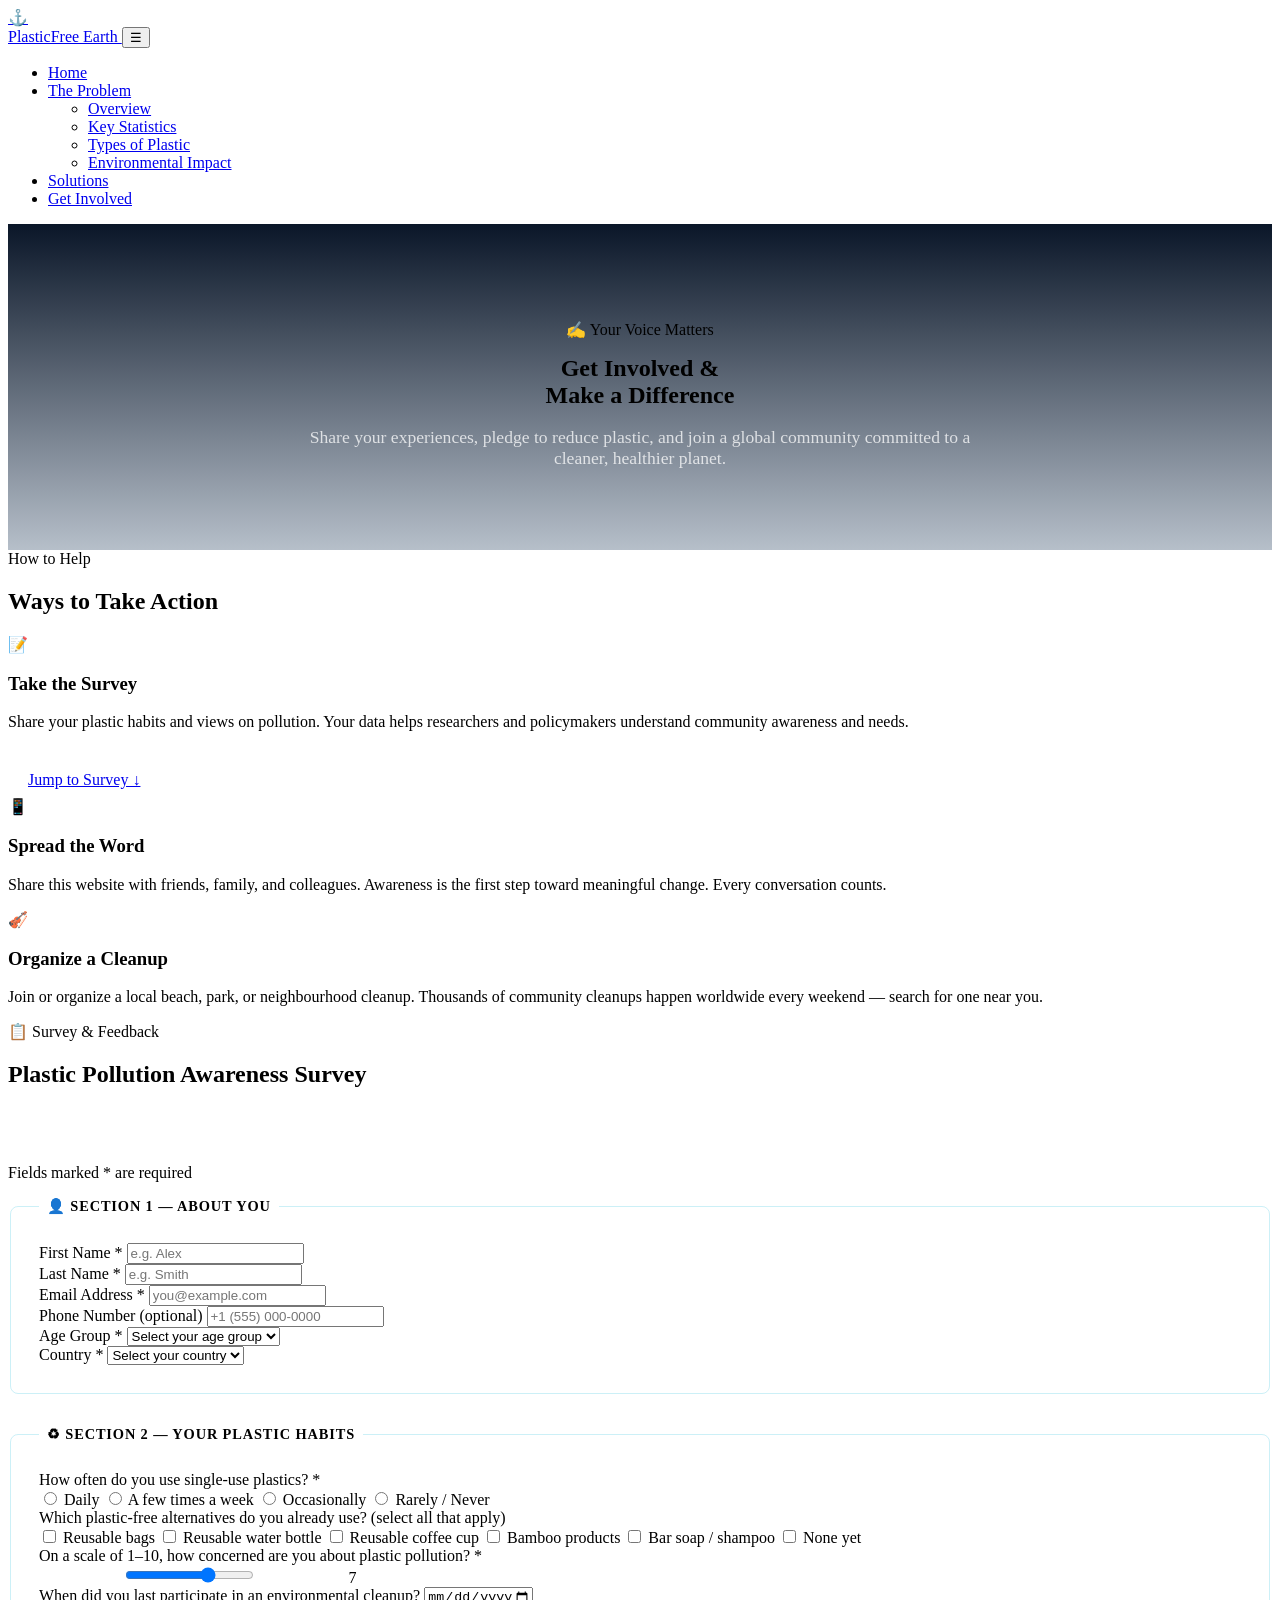
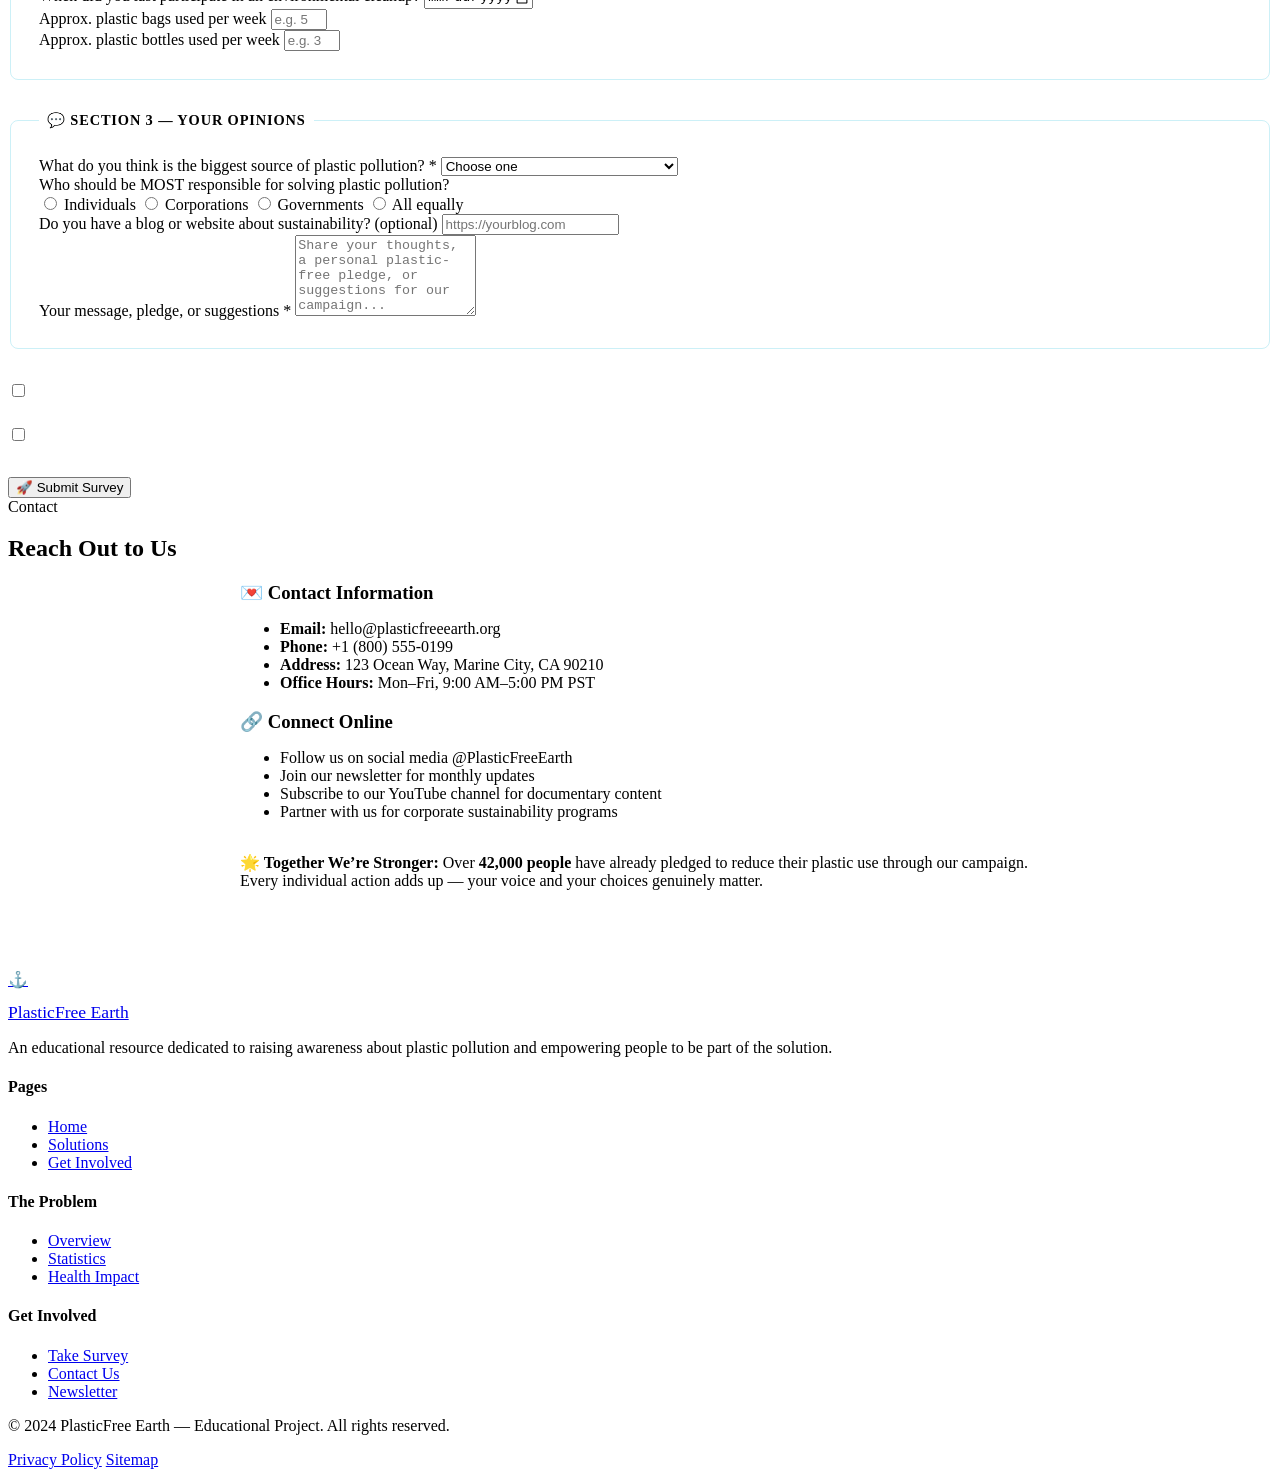
==== contact.html @ 0d7417b1 "Add website files" ====
<!DOCTYPE html>
<html lang="en">
<head>
  <meta charset="UTF-8" />
  <meta name="viewport" content="width=device-width, initial-scale=1.0" />
  <meta name="description" content="Get involved in the fight against plastic pollution. Share your views, pledge to reduce your plastic use, and connect with our community." />
  <title>Get Involved &mdash; PlasticFree Earth</title>
  <link rel="stylesheet" href="css/style.css" />
  <link href="https://fonts.googleapis.com/css2?family=Playfair+Display:wght@700;900&family=Source+Sans+Pro:wght@400;600;700&display=swap" rel="stylesheet" />
</head>
<body>

  <!-- HEADER -->
  <header>
    <div class="header-inner">
      <a href="index.html" class="site-logo">
        <div class="logo-icon">&#9875;</div>
        PlasticFree Earth
      </a>

      <button class="nav-toggle" onclick="toggleNav()" aria-label="Toggle navigation">&#9776;</button>

      <nav id="main-nav">
        <ul>
          <li><a href="index.html">Home</a></li>
          <li class="has-dropdown">
            <a href="index.html#problem">The Problem</a>
            <ul class="dropdown-menu">
              <li><a href="index.html#problem">Overview</a></li>
              <li><a href="index.html#statistics">Key Statistics</a></li>
              <li><a href="index.html#types">Types of Plastic</a></li>
              <li><a href="index.html#impact">Environmental Impact</a></li>
            </ul>
          </li>
          <li><a href="solutions.html">Solutions</a></li>
          <li><a href="contact.html" class="active">Get Involved</a></li>
        </ul>
      </nav>
    </div>
  </header>

  <!-- PAGE HERO -->
  <section style="background: linear-gradient(180deg, rgba(10,22,40,1) 0%, rgba(13,43,78,0.3) 100%); padding: 6rem 2rem 4rem; text-align:center;">
    <div style="max-width:700px; margin:0 auto;">
      <span class="section-label">&#9997; Your Voice Matters</span>
      <h1 style="color:var(--white); margin:1rem 0;">Get Involved &amp;<br/><span style="color:var(--teal-bright);">Make a Difference</span></h1>
      <p style="color:rgba(255,255,255,0.75); font-size:1.1rem;">
        Share your experiences, pledge to reduce plastic, and join a global community
        committed to a cleaner, healthier planet.
      </p>
    </div>
  </section>

  <main>

    <!-- WAYS TO GET INVOLVED -->
    <section>
      <div class="section-header">
        <span class="section-label">How to Help</span>
        <h2>Ways to Take Action</h2>
        <div class="section-divider"></div>
      </div>

      <div class="cards-grid">
        <article class="card">
          <span class="card-icon">&#128221;</span>
          <h3>Take the Survey</h3>
          <p>Share your plastic habits and views on pollution. Your data helps researchers and
          policymakers understand community awareness and needs.</p>
          <a href="#survey" class="btn btn-outline" style="margin-top:1rem; display:inline-block; padding:0.5rem 1.25rem;">
            Jump to Survey &darr;
          </a>
        </article>
        <article class="card">
          <span class="card-icon">&#128241;</span>
          <h3>Spread the Word</h3>
          <p>Share this website with friends, family, and colleagues. Awareness is the first
          step toward meaningful change. Every conversation counts.</p>
        </article>
        <article class="card">
          <span class="card-icon">&#127931;</span>
          <h3>Organize a Cleanup</h3>
          <p>Join or organize a local beach, park, or neighbourhood cleanup. Thousands of
          community cleanups happen worldwide every weekend &mdash; search for one near you.</p>
        </article>
      </div>
    </section>

    <!-- SURVEY / CONTACT FORM -->
    <section id="survey">
      <div class="section-header">
        <span class="section-label">&#128203; Survey &amp; Feedback</span>
        <h2>Plastic Pollution Awareness Survey</h2>
        <div class="section-divider"></div>
        <p style="color:rgba(255,255,255,0.65); max-width:560px; margin:1.5rem auto 0;">
          Help us understand community awareness and habits around plastic use.
          This survey takes approximately 3&ndash;5 minutes to complete.
        </p>
      </div>

      <div class="form-container">
        <p class="required-note">Fields marked <span>*</span> are required</p>

        <form action="#" method="post" novalidate>

          <!-- SECTION 1: Personal Info -->
          <fieldset style="border:1px solid rgba(0,180,216,0.2); border-radius:8px; padding:1.75rem; margin-bottom:2rem;">
            <legend style="color:var(--teal-bright); font-weight:700; padding:0 0.5rem; font-size:0.9rem; text-transform:uppercase; letter-spacing:0.06em;">
              &#128100; Section 1 &mdash; About You
            </legend>

            <div class="form-grid">
              <div class="form-group">
                <label for="first-name">First Name <span style="color:var(--coral)">*</span></label>
                <input type="text" id="first-name" name="first_name" placeholder="e.g. Alex"
                  required minlength="2" maxlength="50" autocomplete="given-name" />
              </div>

              <div class="form-group">
                <label for="last-name">Last Name <span style="color:var(--coral)">*</span></label>
                <input type="text" id="last-name" name="last_name" placeholder="e.g. Smith"
                  required minlength="2" maxlength="50" autocomplete="family-name" />
              </div>

              <div class="form-group">
                <label for="email">Email Address <span style="color:var(--coral)">*</span></label>
                <input type="email" id="email" name="email" placeholder="you@example.com"
                  required autocomplete="email" />
              </div>

              <div class="form-group">
                <label for="phone">Phone Number (optional)</label>
                <input type="tel" id="phone" name="phone" placeholder="+1 (555) 000-0000"
                  pattern="[\+]?[0-9\s\-\(\)]{7,20}" autocomplete="tel" />
              </div>

              <div class="form-group">
                <label for="age">Age Group <span style="color:var(--coral)">*</span></label>
                <select id="age" name="age_group" required>
                  <option value="" disabled selected>Select your age group</option>
                  <option value="under18">Under 18</option>
                  <option value="18-24">18 &ndash; 24</option>
                  <option value="25-34">25 &ndash; 34</option>
                  <option value="35-44">35 &ndash; 44</option>
                  <option value="45-54">45 &ndash; 54</option>
                  <option value="55-64">55 &ndash; 64</option>
                  <option value="65plus">65 or older</option>
                </select>
              </div>

              <div class="form-group">
                <label for="country">Country <span style="color:var(--coral)">*</span></label>
                <select id="country" name="country" required>
                  <option value="" disabled selected>Select your country</option>
                  <option value="us">United States</option>
                  <option value="uk">United Kingdom</option>
                  <option value="ca">Canada</option>
                  <option value="au">Australia</option>
                  <option value="in">India</option>
                  <option value="de">Germany</option>
                  <option value="fr">France</option>
                  <option value="br">Brazil</option>
                  <option value="other">Other</option>
                </select>
              </div>
            </div>
          </fieldset>

          <!-- SECTION 2: Habits -->
          <fieldset style="border:1px solid rgba(0,180,216,0.2); border-radius:8px; padding:1.75rem; margin-bottom:2rem;">
            <legend style="color:var(--teal-bright); font-weight:700; padding:0 0.5rem; font-size:0.9rem; text-transform:uppercase; letter-spacing:0.06em;">
              &#9851; Section 2 &mdash; Your Plastic Habits
            </legend>

            <div class="form-grid">
              <div class="form-group full-width">
                <label>How often do you use single-use plastics? <span style="color:var(--coral)">*</span></label>
                <div class="radio-group">
                  <label>
                    <input type="radio" name="single_use_frequency" value="daily" required />
                    Daily
                  </label>
                  <label>
                    <input type="radio" name="single_use_frequency" value="weekly" />
                    A few times a week
                  </label>
                  <label>
                    <input type="radio" name="single_use_frequency" value="monthly" />
                    Occasionally
                  </label>
                  <label>
                    <input type="radio" name="single_use_frequency" value="rarely" />
                    Rarely / Never
                  </label>
                </div>
              </div>

              <div class="form-group full-width">
                <label>Which plastic-free alternatives do you already use? (select all that apply)</label>
                <div class="checkbox-group">
                  <label>
                    <input type="checkbox" name="alternatives" value="reusable_bags" />
                    Reusable bags
                  </label>
                  <label>
                    <input type="checkbox" name="alternatives" value="reusable_bottle" />
                    Reusable water bottle
                  </label>
                  <label>
                    <input type="checkbox" name="alternatives" value="reusable_cup" />
                    Reusable coffee cup
                  </label>
                  <label>
                    <input type="checkbox" name="alternatives" value="bamboo" />
                    Bamboo products
                  </label>
                  <label>
                    <input type="checkbox" name="alternatives" value="bar_soap" />
                    Bar soap / shampoo
                  </label>
                  <label>
                    <input type="checkbox" name="alternatives" value="none" />
                    None yet
                  </label>
                </div>
              </div>

              <div class="form-group full-width">
                <label for="plastic-score">
                  On a scale of 1&ndash;10, how concerned are you about plastic pollution?
                  <span style="color:var(--coral)">*</span>
                </label>
                <div class="range-wrapper">
                  <span style="color:rgba(255,255,255,0.5); font-size:0.85rem;">Not concerned</span>
                  <input type="range" id="plastic-score" name="concern_level"
                    min="1" max="10" value="7" required />
                  <span style="color:rgba(255,255,255,0.5); font-size:0.85rem;">Very concerned</span>
                  <span class="range-value">7</span>
                </div>
              </div>

              <div class="form-group full-width">
                <label for="last-cleanup">When did you last participate in an environmental cleanup?</label>
                <input type="date" id="last-cleanup" name="last_cleanup"
                  max="2024-12-31" />
              </div>

              <div class="form-group">
                <label for="bags-per-week">Approx. plastic bags used per week</label>
                <input type="number" id="bags-per-week" name="bags_per_week"
                  min="0" max="100" step="1" placeholder="e.g. 5" />
              </div>

              <div class="form-group">
                <label for="bottles-per-week">Approx. plastic bottles used per week</label>
                <input type="number" id="bottles-per-week" name="bottles_per_week"
                  min="0" max="100" step="1" placeholder="e.g. 3" />
              </div>
            </div>
          </fieldset>

          <!-- SECTION 3: Opinions -->
          <fieldset style="border:1px solid rgba(0,180,216,0.2); border-radius:8px; padding:1.75rem; margin-bottom:2rem;">
            <legend style="color:var(--teal-bright); font-weight:700; padding:0 0.5rem; font-size:0.9rem; text-transform:uppercase; letter-spacing:0.06em;">
              &#128172; Section 3 &mdash; Your Opinions
            </legend>

            <div class="form-grid">
              <div class="form-group full-width">
                <label for="biggest-problem">What do you think is the biggest source of plastic pollution?
                  <span style="color:var(--coral)">*</span>
                </label>
                <select id="biggest-problem" name="biggest_problem" required>
                  <option value="" disabled selected>Choose one</option>
                  <option value="packaging">Product packaging</option>
                  <option value="food_service">Food service &amp; takeaway containers</option>
                  <option value="fishing">Fishing industry</option>
                  <option value="littering">Individual littering</option>
                  <option value="industrial">Industrial waste</option>
                  <option value="microplastics">Synthetic textiles &amp; microplastics</option>
                </select>
              </div>

              <div class="form-group full-width">
                <label>Who should be MOST responsible for solving plastic pollution?</label>
                <div class="radio-group">
                  <label>
                    <input type="radio" name="responsibility" value="individuals" />
                    Individuals
                  </label>
                  <label>
                    <input type="radio" name="responsibility" value="corporations" />
                    Corporations
                  </label>
                  <label>
                    <input type="radio" name="responsibility" value="governments" />
                    Governments
                  </label>
                  <label>
                    <input type="radio" name="responsibility" value="all" />
                    All equally
                  </label>
                </div>
              </div>

              <div class="form-group full-width">
                <label for="website-url">Do you have a blog or website about sustainability? (optional)</label>
                <input type="url" id="website-url" name="website_url"
                  placeholder="https://yourblog.com" />
              </div>

              <div class="form-group full-width">
                <label for="message">Your message, pledge, or suggestions <span style="color:var(--coral)">*</span></label>
                <textarea id="message" name="message" rows="5"
                  placeholder="Share your thoughts, a personal plastic-free pledge, or suggestions for our campaign..."
                  required minlength="20" maxlength="2000"></textarea>
                <small style="color:rgba(255,255,255,0.4); font-size:0.8rem;">Minimum 20 characters. Maximum 2,000 characters.</small>
              </div>
            </div>
          </fieldset>

          <!-- NEWSLETTER & CONSENT -->
          <div class="form-group" style="margin-bottom:1.5rem;">
            <div class="checkbox-group">
              <label style="font-size:0.95rem; text-transform:none; font-weight:400; color:rgba(255,255,255,0.8);">
                <input type="checkbox" name="newsletter" value="yes" id="newsletter" />
                Yes, I&rsquo;d like to receive monthly updates on plastic pollution news and campaigns.
              </label>
            </div>
          </div>

          <div class="form-group" style="margin-bottom:2rem;">
            <div class="checkbox-group">
              <label style="font-size:0.95rem; text-transform:none; font-weight:400; color:rgba(255,255,255,0.8);">
                <input type="checkbox" name="consent" value="yes" required />
                <span>
                  I agree that my responses may be used for educational and research purposes.
                  <span style="color:var(--coral)">*</span>
                </span>
              </label>
            </div>
          </div>

          <div class="form-submit">
            <button type="submit" class="btn-submit">&#128640; Submit Survey</button>
          </div>

        </form>
      </div>
    </section>

    <!-- CONTACT INFO -->
    <section id="contact" style="padding-bottom:5rem;">
      <div class="section-header">
        <span class="section-label">Contact</span>
        <h2>Reach Out to Us</h2>
        <div class="section-divider"></div>
      </div>

      <div class="two-col" style="max-width:800px; margin:0 auto;">
        <div>
          <h3 style="color:var(--teal-bright); margin-bottom:1rem;">&#128140; Contact Information</h3>
          <ul class="styled-list">
            <li><strong>Email:</strong> hello&#64;plasticfreeearth.org</li>
            <li><strong>Phone:</strong> &#43;1 (800) 555&#8209;0199</li>
            <li><strong>Address:</strong> 123 Ocean Way, Marine City, CA 90210</li>
            <li><strong>Office Hours:</strong> Mon&ndash;Fri, 9:00&nbsp;AM&ndash;5:00&nbsp;PM PST</li>
          </ul>
        </div>
        <div>
          <h3 style="color:var(--teal-bright); margin-bottom:1rem;">&#128279; Connect Online</h3>
          <ul class="styled-list">
            <li>Follow us on social media &#64;PlasticFreeEarth</li>
            <li>Join our newsletter for monthly updates</li>
            <li>Subscribe to our YouTube channel for documentary content</li>
            <li>Partner with us for corporate sustainability programs</li>
          </ul>
        </div>
      </div>

      <div class="info-box success" style="max-width:800px; margin:2rem auto 0;">
        <strong>&#127775; Together We&rsquo;re Stronger:</strong> Over <strong>42,000 people</strong> have
        already pledged to reduce their plastic use through our campaign. Every individual action
        adds up &mdash; your voice and your choices genuinely matter.
      </div>
    </section>

  </main>

  <!-- FOOTER -->
  <footer>
    <div class="footer-inner">
      <div class="footer-grid">
        <div class="footer-brand">
          <a href="index.html" class="site-logo" style="font-size:1.1rem;">
            <div class="logo-icon" style="width:32px;height:32px;font-size:1rem;">&#9875;</div>
            PlasticFree Earth
          </a>
          <p>An educational resource dedicated to raising awareness about plastic pollution and empowering people to be part of the solution.</p>
        </div>
        <div class="footer-col">
          <h4>Pages</h4>
          <ul>
            <li><a href="index.html">Home</a></li>
            <li><a href="solutions.html">Solutions</a></li>
            <li><a href="contact.html">Get Involved</a></li>
          </ul>
        </div>
        <div class="footer-col">
          <h4>The Problem</h4>
          <ul>
            <li><a href="index.html#problem">Overview</a></li>
            <li><a href="index.html#statistics">Statistics</a></li>
            <li><a href="index.html#impact">Health Impact</a></li>
          </ul>
        </div>
        <div class="footer-col">
          <h4>Get Involved</h4>
          <ul>
            <li><a href="#survey">Take Survey</a></li>
            <li><a href="#contact">Contact Us</a></li>
            <li><a href="#newsletter">Newsletter</a></li>
          </ul>
        </div>
      </div>
      <div class="footer-bottom">
        <p>&copy; 2024 PlasticFree Earth &mdash; Educational Project. All rights reserved.</p>
        <div class="footer-links">
          <a href="#">Privacy Policy</a>
          <a href="#">Sitemap</a>
        </div>
      </div>
    </div>
  </footer>

  <script>
    function toggleNav() {
      const nav = document.getElementById('main-nav');
      nav.classList.toggle('open');
    }

    // Range slider live display
    const rangeInput = document.getElementById('plastic-score');
    const rangeDisplay = rangeInput.parentElement.querySelector('.range-value');
    rangeDisplay.textContent = rangeInput.value;
    rangeInput.addEventListener('input', function() {
      rangeDisplay.textContent = this.value;
    });

    // Form submission handler
    document.querySelector('form').addEventListener('submit', function(e) {
      e.preventDefault();
      const btn = document.querySelector('.btn-submit');
      btn.textContent = '✓ Survey Submitted! Thank you.';
      btn.style.background = 'linear-gradient(135deg, #2dc653, #1a7a3a)';
      btn.disabled = true;
    });
  </script>

</body>
</html>
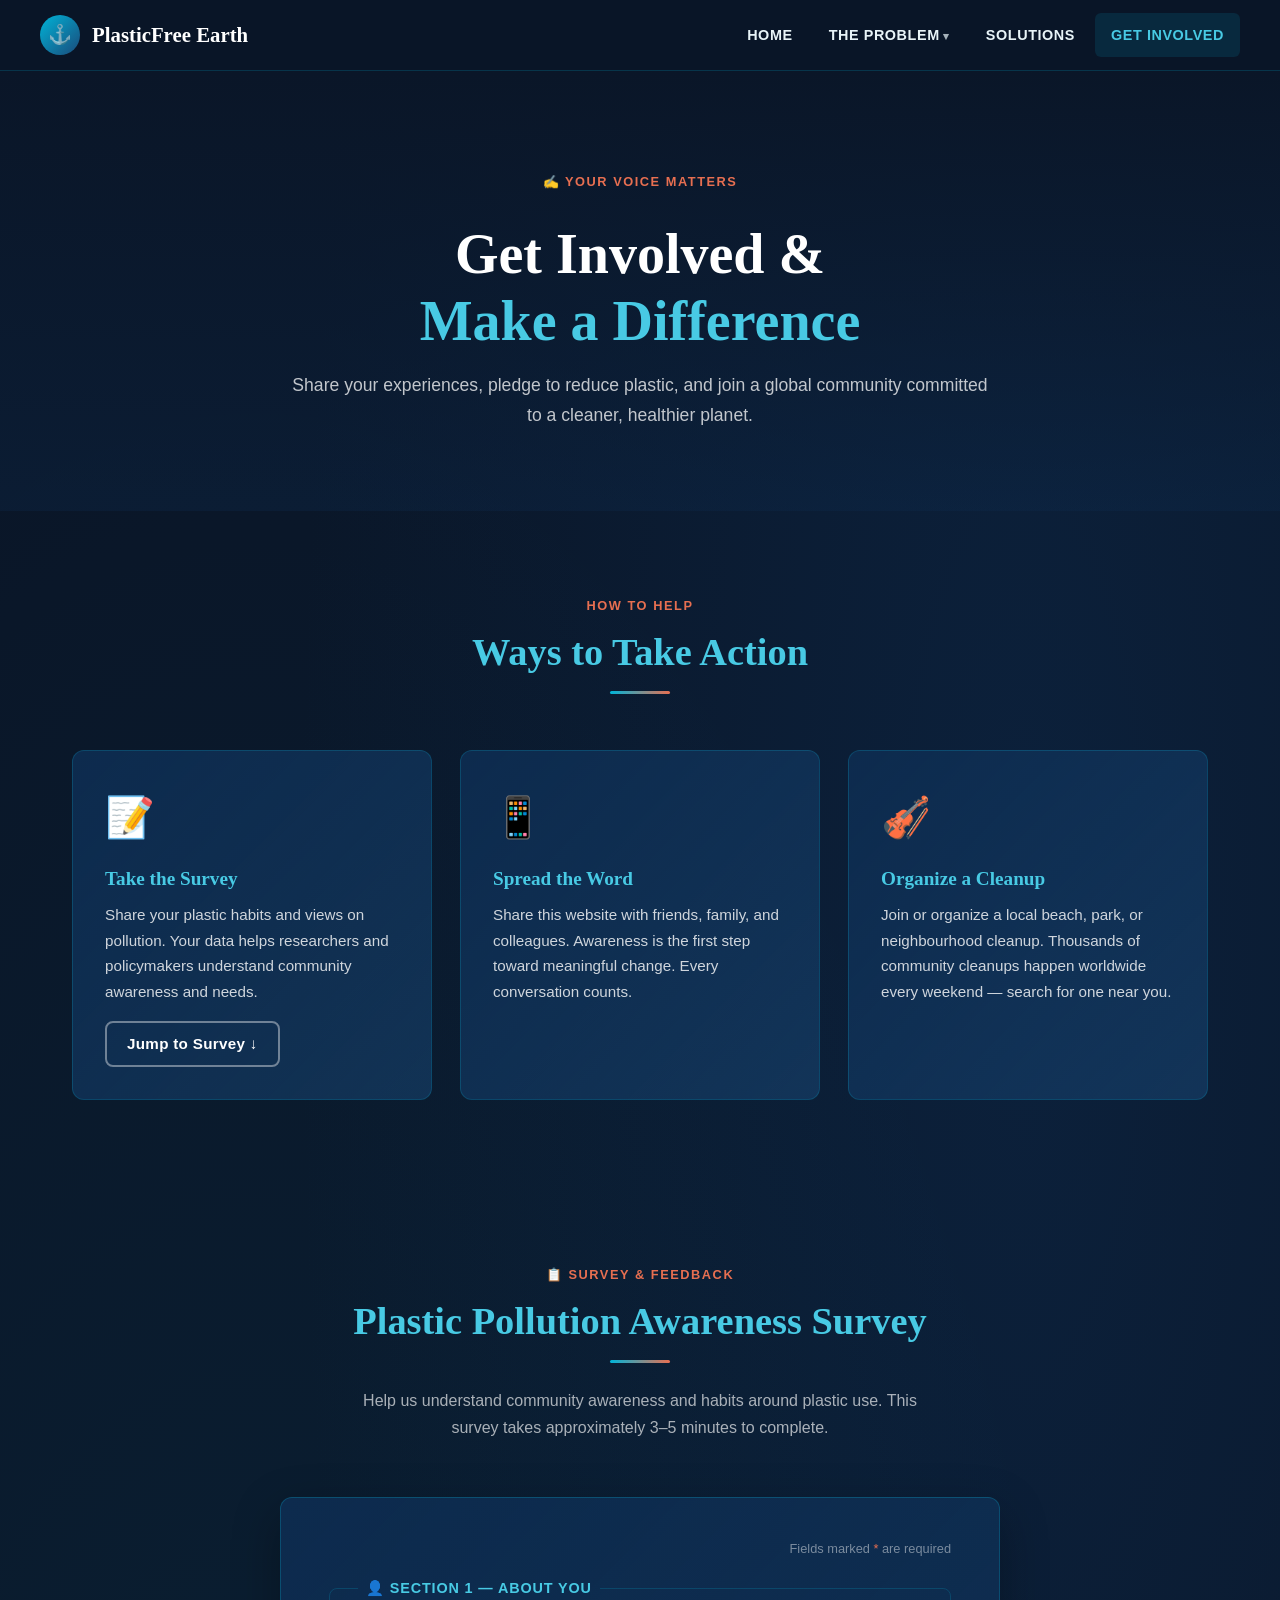
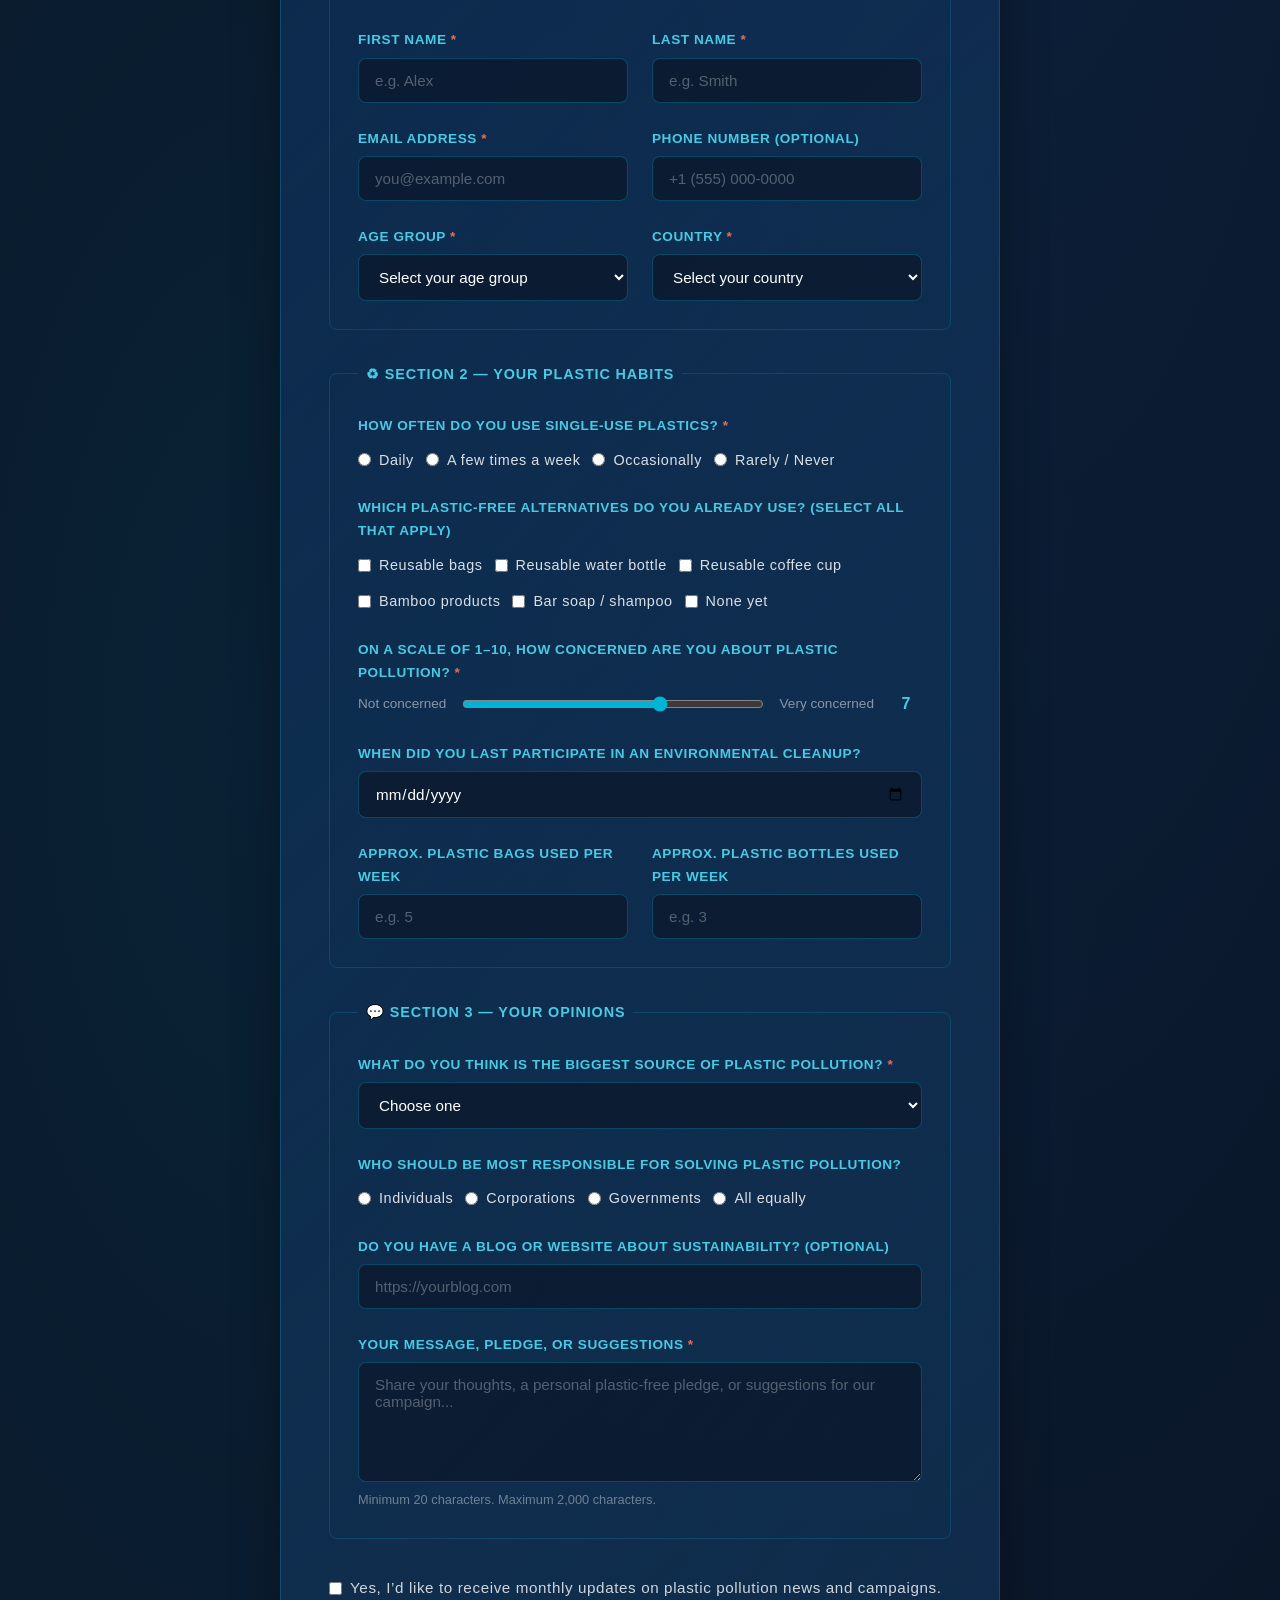
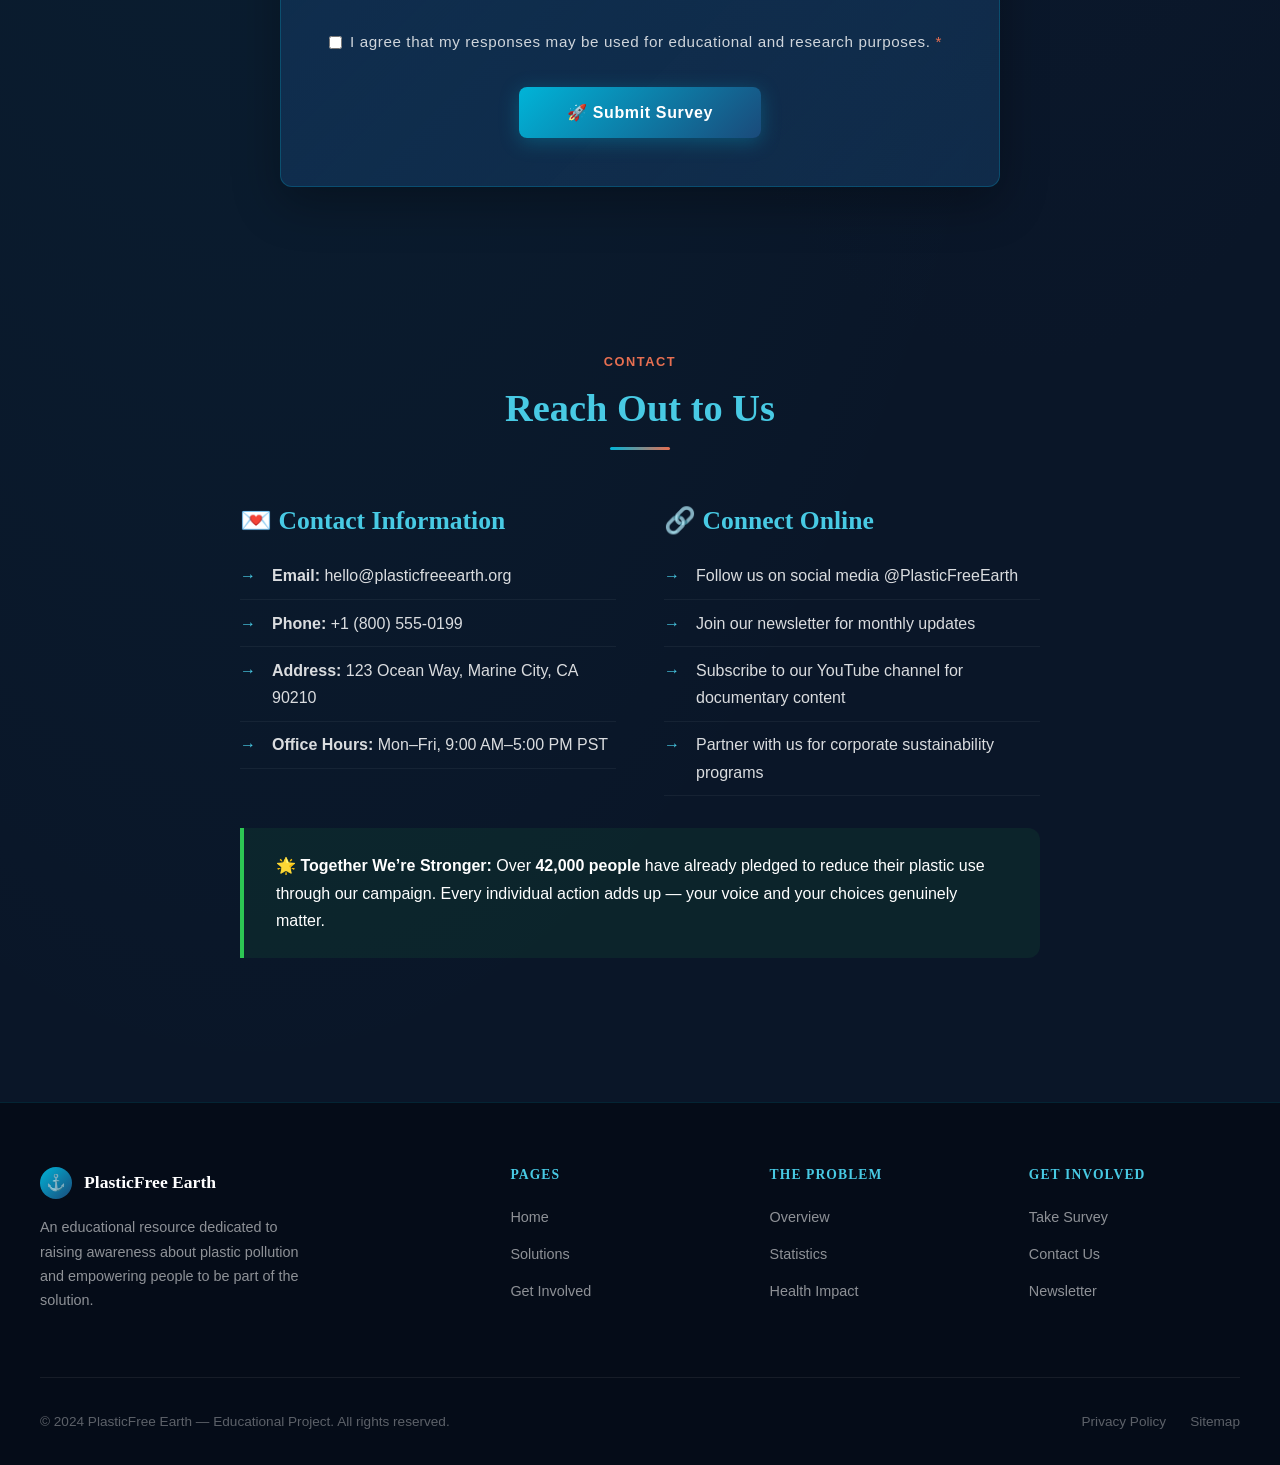
==== commit 33938d93: "Update contact.html" ====
--- a/contact.html
+++ b/contact.html
@@ -5,7 +5,7 @@
   <meta name="viewport" content="width=device-width, initial-scale=1.0" />
   <meta name="description" content="Get involved in the fight against plastic pollution. Share your views, pledge to reduce your plastic use, and connect with our community." />
   <title>Get Involved &mdash; PlasticFree Earth</title>
-  <link rel="stylesheet" href="css/style.css" />
+  <link rel="stylesheet" href="style.css" />
   <link href="https://fonts.googleapis.com/css2?family=Playfair+Display:wght@700;900&family=Source+Sans+Pro:wght@400;600;700&display=swap" rel="stylesheet" />
 </head>
 <body>
--- a/style.css
+++ b/style.css
@@ -0,0 +1,1218 @@
+/* ===========================
+   PLASTIC POLLUTION WEBSITE
+   External Stylesheet
+   =========================== */
+
+/* --- CSS Variables --- */
+:root {
+  --ocean-deep: #0a1628;
+  --ocean-mid: #0d2b4e;
+  --ocean-light: #1a4a7a;
+  --teal: #00b4d8;
+  --teal-bright: #48cae4;
+  --coral: #e76f51;
+  --sand: #f4e9d0;
+  --white: #ffffff;
+  --light-gray: #e8f4f8;
+  --text-dark: #0a1628;
+  --text-muted: #4a6b8a;
+  --green: #2dc653;
+  --font-display: 'Playfair Display', Georgia, serif;
+  --font-body: 'Source Sans Pro', 'Segoe UI', sans-serif;
+  --font-mono: 'Courier New', monospace;
+  --shadow-sm: 0 2px 8px rgba(0,180,216,0.15);
+  --shadow-md: 0 8px 32px rgba(0,180,216,0.2);
+  --shadow-lg: 0 16px 48px rgba(0,0,0,0.3);
+  --border-radius: 12px;
+  --transition: all 0.3s cubic-bezier(0.4, 0, 0.2, 1);
+}
+
+/* --- Reset & Base --- */
+*, *::before, *::after {
+  box-sizing: border-box;
+  margin: 0;
+  padding: 0;
+}
+
+html {
+  scroll-behavior: smooth;
+  font-size: 16px;
+}
+
+body {
+  font-family: var(--font-body);
+  background-color: var(--ocean-deep);
+  color: var(--white);
+  line-height: 1.7;
+  min-height: 100vh;
+  background-image:
+    radial-gradient(ellipse at 20% 50%, rgba(0,180,216,0.07) 0%, transparent 60%),
+    radial-gradient(ellipse at 80% 20%, rgba(13,43,78,0.5) 0%, transparent 50%);
+}
+
+img {
+  max-width: 100%;
+  height: auto;
+  display: block;
+}
+
+a {
+  color: var(--teal-bright);
+  text-decoration: none;
+  transition: var(--transition);
+}
+
+a:hover {
+  color: var(--coral);
+}
+
+ul, ol {
+  padding-left: 1.5rem;
+}
+
+/* --- Typography --- */
+h1, h2, h3, h4 {
+  font-family: var(--font-display);
+  line-height: 1.2;
+  font-weight: 700;
+}
+
+h1 { font-size: clamp(2rem, 5vw, 3.5rem); }
+h2 { font-size: clamp(1.5rem, 3vw, 2.4rem); color: var(--teal-bright); }
+h3 { font-size: clamp(1.2rem, 2.5vw, 1.6rem); }
+h4 { font-size: 1.1rem; }
+
+p { margin-bottom: 1rem; }
+
+/* --- Special Characters --- */
+.special-char {
+  font-size: 1.4em;
+  color: var(--coral);
+}
+
+/* ===========================
+   HEADER & NAVIGATION
+   =========================== */
+
+header {
+  position: sticky;
+  top: 0;
+  z-index: 1000;
+  background: rgba(10, 22, 40, 0.95);
+  backdrop-filter: blur(12px);
+  border-bottom: 1px solid rgba(0, 180, 216, 0.2);
+  padding: 0 2rem;
+}
+
+.header-inner {
+  max-width: 1200px;
+  margin: 0 auto;
+  display: flex;
+  align-items: center;
+  justify-content: space-between;
+  height: 70px;
+}
+
+.site-logo {
+  display: flex;
+  align-items: center;
+  gap: 0.75rem;
+  font-family: var(--font-display);
+  font-size: 1.3rem;
+  font-weight: 700;
+  color: var(--white);
+  text-decoration: none;
+}
+
+.logo-icon {
+  width: 40px;
+  height: 40px;
+  background: linear-gradient(135deg, var(--teal), var(--ocean-light));
+  border-radius: 50%;
+  display: flex;
+  align-items: center;
+  justify-content: center;
+  font-size: 1.2rem;
+}
+
+/* --- Navigation Menu with CSS Dropdown --- */
+nav {
+  position: relative;
+}
+
+nav ul {
+  list-style: none;
+  padding: 0;
+  margin: 0;
+  display: flex;
+  gap: 0.25rem;
+}
+
+nav > ul > li {
+  position: relative;
+}
+
+nav > ul > li > a {
+  display: block;
+  padding: 0.6rem 1rem;
+  color: var(--light-gray);
+  font-weight: 600;
+  font-size: 0.9rem;
+  letter-spacing: 0.04em;
+  text-transform: uppercase;
+  border-radius: 6px;
+  transition: var(--transition);
+}
+
+nav > ul > li > a:hover,
+nav > ul > li > a.active {
+  color: var(--teal-bright);
+  background: rgba(0, 180, 216, 0.1);
+}
+
+/* Dropdown */
+.dropdown-menu {
+  position: absolute;
+  top: calc(100% + 8px);
+  left: 0;
+  background: var(--ocean-mid);
+  border: 1px solid rgba(0,180,216,0.25);
+  border-radius: var(--border-radius);
+  min-width: 200px;
+  padding: 0.5rem;
+  opacity: 0;
+  visibility: hidden;
+  transform: translateY(-8px);
+  transition: var(--transition);
+  box-shadow: var(--shadow-lg);
+  z-index: 999;
+}
+
+nav > ul > li:hover .dropdown-menu {
+  opacity: 1;
+  visibility: visible;
+  transform: translateY(0);
+}
+
+.dropdown-menu li a {
+  display: block;
+  padding: 0.6rem 1rem;
+  color: var(--light-gray);
+  font-size: 0.88rem;
+  border-radius: 6px;
+  transition: var(--transition);
+}
+
+.dropdown-menu li a:hover {
+  background: rgba(0,180,216,0.15);
+  color: var(--teal-bright);
+  padding-left: 1.4rem;
+}
+
+.has-dropdown > a::after {
+  content: " ▾";
+  font-size: 0.75em;
+  opacity: 0.7;
+}
+
+/* Mobile Nav Toggle */
+.nav-toggle {
+  display: none;
+  background: none;
+  border: none;
+  color: var(--white);
+  font-size: 1.5rem;
+  cursor: pointer;
+  padding: 0.5rem;
+}
+
+/* ===========================
+   HERO SECTION
+   =========================== */
+
+.hero {
+  position: relative;
+  min-height: 92vh;
+  display: flex;
+  align-items: center;
+  overflow: hidden;
+  background:
+    linear-gradient(180deg, rgba(10,22,40,0.7) 0%, rgba(10,22,40,0.4) 50%, rgba(10,22,40,0.9) 100%),
+    url('https://images.unsplash.com/photo-1621451537084-482c73073a0f?w=1600') center/cover no-repeat;
+}
+
+.hero-bg-overlay {
+  position: absolute;
+  inset: 0;
+  background:
+    radial-gradient(ellipse at 30% 60%, rgba(0,180,216,0.15) 0%, transparent 55%);
+  pointer-events: none;
+}
+
+/* Animated wave shapes */
+.wave-shape {
+  position: absolute;
+  bottom: -2px;
+  left: 0;
+  width: 100%;
+  overflow: hidden;
+  line-height: 0;
+}
+
+.wave-shape svg {
+  display: block;
+  width: calc(100% + 1.3px);
+}
+
+.hero-content {
+  position: relative;
+  z-index: 2;
+  max-width: 1200px;
+  margin: 0 auto;
+  padding: 4rem 2rem;
+  width: 100%;
+}
+
+.hero-badge {
+  display: inline-block;
+  background: rgba(0,180,216,0.15);
+  border: 1px solid rgba(0,180,216,0.4);
+  color: var(--teal-bright);
+  padding: 0.35rem 1rem;
+  border-radius: 100px;
+  font-size: 0.82rem;
+  font-weight: 600;
+  letter-spacing: 0.08em;
+  text-transform: uppercase;
+  margin-bottom: 1.5rem;
+  animation: fadeInDown 0.8s ease both;
+}
+
+.hero h1 {
+  color: var(--white);
+  max-width: 720px;
+  text-shadow: 0 2px 20px rgba(0,0,0,0.5);
+  animation: fadeInUp 1s ease 0.2s both;
+}
+
+.hero h1 span {
+  color: var(--teal-bright);
+}
+
+.hero-subtitle {
+  font-size: 1.25rem;
+  color: rgba(255,255,255,0.85);
+  max-width: 560px;
+  margin: 1.5rem 0 2.5rem;
+  animation: fadeInUp 1s ease 0.4s both;
+}
+
+.hero-cta {
+  display: flex;
+  gap: 1rem;
+  flex-wrap: wrap;
+  animation: fadeInUp 1s ease 0.6s both;
+}
+
+.btn {
+  display: inline-flex;
+  align-items: center;
+  gap: 0.5rem;
+  padding: 0.85rem 2rem;
+  border-radius: 8px;
+  font-weight: 700;
+  font-size: 0.95rem;
+  letter-spacing: 0.02em;
+  cursor: pointer;
+  transition: var(--transition);
+  text-decoration: none;
+  border: 2px solid transparent;
+}
+
+.btn-primary {
+  background: var(--teal);
+  color: var(--white);
+  box-shadow: 0 4px 20px rgba(0,180,216,0.4);
+}
+
+.btn-primary:hover {
+  background: var(--teal-bright);
+  color: var(--ocean-deep);
+  transform: translateY(-2px);
+  box-shadow: 0 8px 30px rgba(0,180,216,0.5);
+}
+
+.btn-outline {
+  background: transparent;
+  color: var(--white);
+  border-color: rgba(255,255,255,0.4);
+}
+
+.btn-outline:hover {
+  border-color: var(--teal-bright);
+  color: var(--teal-bright);
+  background: rgba(0,180,216,0.1);
+  transform: translateY(-2px);
+}
+
+.hero-stats {
+  display: flex;
+  gap: 3rem;
+  margin-top: 4rem;
+  padding-top: 3rem;
+  border-top: 1px solid rgba(255,255,255,0.1);
+  animation: fadeInUp 1s ease 0.8s both;
+}
+
+.stat-item {
+  text-align: center;
+}
+
+.stat-number {
+  font-family: var(--font-display);
+  font-size: 2.2rem;
+  font-weight: 900;
+  color: var(--teal-bright);
+  display: block;
+}
+
+.stat-label {
+  font-size: 0.8rem;
+  color: rgba(255,255,255,0.65);
+  text-transform: uppercase;
+  letter-spacing: 0.06em;
+}
+
+/* ===========================
+   MAIN CONTENT LAYOUT
+   =========================== */
+
+main {
+  max-width: 1200px;
+  margin: 0 auto;
+  padding: 0 2rem;
+}
+
+/* --- Section Styles --- */
+section {
+  padding: 5rem 0;
+}
+
+.section-header {
+  text-align: center;
+  margin-bottom: 3.5rem;
+}
+
+.section-label {
+  display: inline-block;
+  font-size: 0.8rem;
+  font-weight: 700;
+  letter-spacing: 0.12em;
+  text-transform: uppercase;
+  color: var(--coral);
+  margin-bottom: 0.75rem;
+}
+
+.section-divider {
+  width: 60px;
+  height: 3px;
+  background: linear-gradient(90deg, var(--teal), var(--coral));
+  margin: 1rem auto 0;
+  border-radius: 2px;
+}
+
+/* --- Cards Grid --- */
+.cards-grid {
+  display: grid;
+  grid-template-columns: repeat(auto-fit, minmax(280px, 1fr));
+  gap: 1.75rem;
+}
+
+.card {
+  background: linear-gradient(135deg, var(--ocean-mid), rgba(26,74,122,0.5));
+  border: 1px solid rgba(0,180,216,0.2);
+  border-radius: var(--border-radius);
+  padding: 2rem;
+  transition: var(--transition);
+  position: relative;
+  overflow: hidden;
+}
+
+.card::before {
+  content: '';
+  position: absolute;
+  top: 0;
+  left: 0;
+  right: 0;
+  height: 3px;
+  background: linear-gradient(90deg, var(--teal), var(--coral));
+  opacity: 0;
+  transition: var(--transition);
+}
+
+.card:hover {
+  transform: translateY(-6px);
+  border-color: rgba(0,180,216,0.5);
+  box-shadow: var(--shadow-md);
+}
+
+.card:hover::before {
+  opacity: 1;
+}
+
+.card-icon {
+  font-size: 2.5rem;
+  margin-bottom: 1rem;
+  display: block;
+}
+
+.card h3 {
+  color: var(--teal-bright);
+  margin-bottom: 0.75rem;
+  font-size: 1.2rem;
+}
+
+.card p {
+  color: rgba(255,255,255,0.8);
+  font-size: 0.95rem;
+  margin-bottom: 0;
+}
+
+/* --- Info Box --- */
+.info-box {
+  background: rgba(0, 180, 216, 0.08);
+  border-left: 4px solid var(--teal);
+  border-radius: 0 var(--border-radius) var(--border-radius) 0;
+  padding: 1.5rem 2rem;
+  margin: 2rem 0;
+}
+
+.info-box.warning {
+  background: rgba(231, 111, 81, 0.08);
+  border-left-color: var(--coral);
+}
+
+.info-box.success {
+  background: rgba(45, 198, 83, 0.08);
+  border-left-color: var(--green);
+}
+
+/* ===========================
+   TABLE STYLES
+   =========================== */
+
+.table-wrapper {
+  overflow-x: auto;
+  border-radius: var(--border-radius);
+  border: 1px solid rgba(0,180,216,0.2);
+  margin: 2rem 0;
+}
+
+table {
+  width: 100%;
+  border-collapse: collapse;
+  background: var(--ocean-mid);
+  font-size: 0.95rem;
+}
+
+thead th {
+  background: linear-gradient(135deg, var(--ocean-light), var(--teal));
+  color: var(--white);
+  padding: 1rem 1.25rem;
+  text-align: left;
+  font-weight: 700;
+  font-size: 0.85rem;
+  letter-spacing: 0.05em;
+  text-transform: uppercase;
+}
+
+tbody tr {
+  border-bottom: 1px solid rgba(0,180,216,0.1);
+  transition: var(--transition);
+}
+
+tbody tr:last-child {
+  border-bottom: none;
+}
+
+tbody tr:hover {
+  background: rgba(0,180,216,0.08);
+}
+
+tbody td {
+  padding: 1rem 1.25rem;
+  color: rgba(255,255,255,0.9);
+}
+
+.table-caption {
+  text-align: center;
+  padding: 0.75rem;
+  font-size: 0.85rem;
+  color: var(--text-muted);
+  background: rgba(0,0,0,0.2);
+  font-style: italic;
+}
+
+/* Highlight row */
+tbody tr.highlight td {
+  color: var(--coral);
+  font-weight: 600;
+}
+
+/* ===========================
+   LISTS
+   =========================== */
+
+.styled-list {
+  list-style: none;
+  padding: 0;
+}
+
+.styled-list li {
+  padding: 0.6rem 0 0.6rem 2rem;
+  position: relative;
+  color: rgba(255,255,255,0.85);
+  border-bottom: 1px solid rgba(255,255,255,0.05);
+}
+
+.styled-list li::before {
+  content: '→';
+  position: absolute;
+  left: 0;
+  color: var(--teal-bright);
+  font-weight: 700;
+}
+
+.styled-list.check li::before { content: '✓'; color: var(--green); }
+.styled-list.warning li::before { content: '⚠'; color: var(--coral); }
+
+ol.styled-ol {
+  padding-left: 0;
+  counter-reset: item;
+  list-style: none;
+}
+
+ol.styled-ol li {
+  counter-increment: item;
+  padding: 0.75rem 0 0.75rem 3rem;
+  position: relative;
+  color: rgba(255,255,255,0.85);
+  border-bottom: 1px solid rgba(255,255,255,0.05);
+}
+
+ol.styled-ol li::before {
+  content: counter(item);
+  position: absolute;
+  left: 0;
+  width: 2rem;
+  height: 2rem;
+  background: linear-gradient(135deg, var(--teal), var(--ocean-light));
+  border-radius: 50%;
+  display: flex;
+  align-items: center;
+  justify-content: center;
+  font-weight: 700;
+  font-size: 0.8rem;
+  color: var(--white);
+  top: 0.65rem;
+}
+
+/* ===========================
+   TWO-COLUMN LAYOUT
+   =========================== */
+
+.two-col {
+  display: grid;
+  grid-template-columns: 1fr 1fr;
+  gap: 3rem;
+  align-items: start;
+}
+
+.two-col.wide-left {
+  grid-template-columns: 3fr 2fr;
+}
+
+/* ===========================
+   IMAGE STYLES
+   =========================== */
+
+.img-container {
+  border-radius: var(--border-radius);
+  overflow: hidden;
+  border: 1px solid rgba(0,180,216,0.2);
+  box-shadow: var(--shadow-md);
+}
+
+.img-container img {
+  width: 100%;
+  height: 300px;
+  object-fit: cover;
+  transition: transform 0.5s ease;
+}
+
+.img-container:hover img {
+  transform: scale(1.04);
+}
+
+.img-caption {
+  background: rgba(0,0,0,0.4);
+  padding: 0.75rem 1rem;
+  font-size: 0.82rem;
+  color: rgba(255,255,255,0.65);
+  font-style: italic;
+  text-align: center;
+}
+
+.img-grid {
+  display: grid;
+  grid-template-columns: repeat(2, 1fr);
+  gap: 1rem;
+}
+
+/* ===========================
+   MULTIMEDIA
+   =========================== */
+
+.media-section {
+  background: linear-gradient(135deg, var(--ocean-mid), rgba(26,74,122,0.3));
+  border: 1px solid rgba(0,180,216,0.2);
+  border-radius: var(--border-radius);
+  padding: 2.5rem;
+  margin: 2rem 0;
+}
+
+.media-section h3 {
+  margin-bottom: 1.25rem;
+  color: var(--teal-bright);
+}
+
+.media-section p {
+  margin-bottom: 1.25rem;
+  color: rgba(255,255,255,0.8);
+  font-size: 0.95rem;
+}
+
+video {
+  width: 100%;
+  border-radius: 8px;
+  border: 1px solid rgba(0,180,216,0.3);
+}
+
+audio {
+  width: 100%;
+  margin-top: 0.5rem;
+  filter: invert(1) hue-rotate(180deg);
+  opacity: 0.85;
+}
+
+/* ===========================
+   FORM STYLES
+   =========================== */
+
+.form-container {
+  background: linear-gradient(135deg, var(--ocean-mid), rgba(26,74,122,0.4));
+  border: 1px solid rgba(0,180,216,0.25);
+  border-radius: var(--border-radius);
+  padding: 3rem;
+  max-width: 720px;
+  margin: 0 auto;
+  box-shadow: var(--shadow-lg);
+}
+
+.form-grid {
+  display: grid;
+  grid-template-columns: 1fr 1fr;
+  gap: 1.5rem;
+}
+
+.form-group {
+  display: flex;
+  flex-direction: column;
+  gap: 0.4rem;
+}
+
+.form-group.full-width {
+  grid-column: 1 / -1;
+}
+
+label {
+  font-size: 0.85rem;
+  font-weight: 700;
+  color: var(--teal-bright);
+  letter-spacing: 0.04em;
+  text-transform: uppercase;
+}
+
+input[type="text"],
+input[type="email"],
+input[type="number"],
+input[type="tel"],
+input[type="url"],
+input[type="date"],
+select,
+textarea {
+  width: 100%;
+  padding: 0.8rem 1rem;
+  background: rgba(10, 22, 40, 0.7);
+  border: 1px solid rgba(0,180,216,0.3);
+  border-radius: 8px;
+  color: var(--white);
+  font-family: var(--font-body);
+  font-size: 0.95rem;
+  transition: var(--transition);
+  outline: none;
+}
+
+input:focus,
+select:focus,
+textarea:focus {
+  border-color: var(--teal);
+  box-shadow: 0 0 0 3px rgba(0,180,216,0.15);
+  background: rgba(10, 22, 40, 0.9);
+}
+
+input::placeholder,
+textarea::placeholder {
+  color: rgba(255,255,255,0.3);
+}
+
+select option {
+  background: var(--ocean-mid);
+  color: var(--white);
+}
+
+textarea {
+  resize: vertical;
+  min-height: 120px;
+}
+
+.radio-group, .checkbox-group {
+  display: flex;
+  flex-wrap: wrap;
+  gap: 0.75rem;
+  margin-top: 0.25rem;
+}
+
+.radio-group label,
+.checkbox-group label {
+  display: flex;
+  align-items: center;
+  gap: 0.5rem;
+  font-size: 0.9rem;
+  text-transform: none;
+  font-weight: 400;
+  color: rgba(255,255,255,0.85);
+  cursor: pointer;
+}
+
+.radio-group input[type="radio"],
+.checkbox-group input[type="checkbox"] {
+  width: auto;
+  accent-color: var(--teal);
+}
+
+.range-wrapper {
+  display: flex;
+  align-items: center;
+  gap: 1rem;
+}
+
+input[type="range"] {
+  flex: 1;
+  accent-color: var(--teal);
+  padding: 0;
+  border: none;
+  background: none;
+  box-shadow: none;
+}
+
+.range-value {
+  min-width: 2rem;
+  text-align: center;
+  font-weight: 700;
+  color: var(--teal-bright);
+}
+
+.form-submit {
+  grid-column: 1 / -1;
+  display: flex;
+  justify-content: center;
+  margin-top: 1rem;
+}
+
+.btn-submit {
+  background: linear-gradient(135deg, var(--teal), var(--ocean-light));
+  color: var(--white);
+  border: none;
+  padding: 1rem 3rem;
+  border-radius: 8px;
+  font-size: 1rem;
+  font-weight: 700;
+  cursor: pointer;
+  transition: var(--transition);
+  letter-spacing: 0.04em;
+  box-shadow: 0 4px 20px rgba(0,180,216,0.3);
+}
+
+.btn-submit:hover {
+  transform: translateY(-2px);
+  box-shadow: 0 8px 30px rgba(0,180,216,0.5);
+}
+
+.required-note {
+  font-size: 0.8rem;
+  color: rgba(255,255,255,0.45);
+  margin-top: -0.5rem;
+  margin-bottom: 1rem;
+  text-align: right;
+}
+
+.required-note span {
+  color: var(--coral);
+}
+
+/* ===========================
+   SOLUTIONS PAGE
+   =========================== */
+
+.solutions-hero {
+  padding: 5rem 0 3rem;
+  text-align: center;
+}
+
+.timeline {
+  position: relative;
+  padding: 2rem 0;
+}
+
+.timeline::before {
+  content: '';
+  position: absolute;
+  left: 50%;
+  top: 0;
+  bottom: 0;
+  width: 2px;
+  background: linear-gradient(180deg, var(--teal), var(--coral));
+  transform: translateX(-50%);
+}
+
+.timeline-item {
+  display: flex;
+  gap: 2rem;
+  align-items: flex-start;
+  margin-bottom: 3rem;
+  position: relative;
+}
+
+.timeline-item:nth-child(even) {
+  flex-direction: row-reverse;
+}
+
+.timeline-content {
+  flex: 1;
+  background: var(--ocean-mid);
+  border: 1px solid rgba(0,180,216,0.2);
+  border-radius: var(--border-radius);
+  padding: 1.75rem;
+}
+
+.timeline-dot {
+  width: 16px;
+  height: 16px;
+  background: var(--teal-bright);
+  border-radius: 50%;
+  position: absolute;
+  left: 50%;
+  top: 1.5rem;
+  transform: translateX(-50%);
+  border: 3px solid var(--ocean-deep);
+  box-shadow: 0 0 0 4px rgba(0,180,216,0.2);
+  z-index: 1;
+}
+
+.timeline-year {
+  font-size: 0.8rem;
+  font-weight: 700;
+  color: var(--teal-bright);
+  letter-spacing: 0.08em;
+  text-transform: uppercase;
+  margin-bottom: 0.5rem;
+}
+
+.solution-category {
+  background: linear-gradient(135deg, var(--ocean-mid), rgba(0,180,216,0.05));
+  border: 1px solid rgba(0,180,216,0.15);
+  border-radius: var(--border-radius);
+  padding: 2.5rem;
+  margin-bottom: 2rem;
+}
+
+.solution-category h3 {
+  color: var(--teal-bright);
+  margin-bottom: 1.25rem;
+  display: flex;
+  align-items: center;
+  gap: 0.75rem;
+}
+
+.solution-category h3 .icon {
+  font-size: 1.5rem;
+}
+
+/* ===========================
+   ABOUT PAGE SPECIFICS
+   =========================== */
+
+.about-hero {
+  padding: 5rem 0 3rem;
+}
+
+.team-grid {
+  display: grid;
+  grid-template-columns: repeat(auto-fit, minmax(220px, 1fr));
+  gap: 1.5rem;
+}
+
+.team-card {
+  background: var(--ocean-mid);
+  border: 1px solid rgba(0,180,216,0.2);
+  border-radius: var(--border-radius);
+  padding: 1.75rem;
+  text-align: center;
+  transition: var(--transition);
+}
+
+.team-card:hover {
+  transform: translateY(-4px);
+  border-color: rgba(0,180,216,0.5);
+}
+
+.team-avatar {
+  width: 80px;
+  height: 80px;
+  background: linear-gradient(135deg, var(--teal), var(--ocean-light));
+  border-radius: 50%;
+  margin: 0 auto 1rem;
+  display: flex;
+  align-items: center;
+  justify-content: center;
+  font-size: 2rem;
+}
+
+.team-name {
+  font-family: var(--font-display);
+  font-size: 1.1rem;
+  color: var(--white);
+  margin-bottom: 0.25rem;
+}
+
+.team-role {
+  font-size: 0.82rem;
+  color: var(--teal-bright);
+  text-transform: uppercase;
+  letter-spacing: 0.06em;
+}
+
+.progress-bar-wrap {
+  margin: 0.75rem 0;
+}
+
+.progress-label {
+  display: flex;
+  justify-content: space-between;
+  font-size: 0.85rem;
+  margin-bottom: 0.4rem;
+  color: rgba(255,255,255,0.8);
+}
+
+.progress-bar {
+  height: 8px;
+  background: rgba(255,255,255,0.1);
+  border-radius: 100px;
+  overflow: hidden;
+}
+
+.progress-fill {
+  height: 100%;
+  background: linear-gradient(90deg, var(--teal), var(--teal-bright));
+  border-radius: 100px;
+  transition: width 1.5s ease;
+}
+
+/* ===========================
+   FOOTER
+   =========================== */
+
+footer {
+  background: rgba(5, 12, 24, 0.95);
+  border-top: 1px solid rgba(0,180,216,0.15);
+  padding: 4rem 2rem 2rem;
+  margin-top: 4rem;
+}
+
+.footer-inner {
+  max-width: 1200px;
+  margin: 0 auto;
+}
+
+.footer-grid {
+  display: grid;
+  grid-template-columns: 2fr 1fr 1fr 1fr;
+  gap: 3rem;
+  margin-bottom: 3rem;
+}
+
+.footer-brand p {
+  color: rgba(255,255,255,0.55);
+  font-size: 0.9rem;
+  margin-top: 1rem;
+  max-width: 280px;
+}
+
+.footer-col h4 {
+  color: var(--teal-bright);
+  font-size: 0.85rem;
+  letter-spacing: 0.08em;
+  text-transform: uppercase;
+  margin-bottom: 1.25rem;
+}
+
+.footer-col ul {
+  list-style: none;
+  padding: 0;
+}
+
+.footer-col ul li {
+  margin-bottom: 0.6rem;
+}
+
+.footer-col ul li a {
+  color: rgba(255,255,255,0.55);
+  font-size: 0.9rem;
+  transition: var(--transition);
+}
+
+.footer-col ul li a:hover {
+  color: var(--teal-bright);
+}
+
+.footer-bottom {
+  border-top: 1px solid rgba(255,255,255,0.07);
+  padding-top: 2rem;
+  display: flex;
+  justify-content: space-between;
+  align-items: center;
+  flex-wrap: wrap;
+  gap: 1rem;
+}
+
+.footer-bottom p {
+  color: rgba(255,255,255,0.35);
+  font-size: 0.85rem;
+  margin: 0;
+}
+
+.footer-links {
+  display: flex;
+  gap: 1.5rem;
+}
+
+.footer-links a {
+  color: rgba(255,255,255,0.35);
+  font-size: 0.85rem;
+}
+
+.footer-links a:hover {
+  color: var(--teal-bright);
+}
+
+/* ===========================
+   ANIMATIONS
+   =========================== */
+
+@keyframes fadeInUp {
+  from { opacity: 0; transform: translateY(24px); }
+  to   { opacity: 1; transform: translateY(0); }
+}
+
+@keyframes fadeInDown {
+  from { opacity: 0; transform: translateY(-16px); }
+  to   { opacity: 1; transform: translateY(0); }
+}
+
+@keyframes float {
+  0%, 100% { transform: translateY(0); }
+  50%       { transform: translateY(-12px); }
+}
+
+.fade-in {
+  animation: fadeInUp 0.7s ease both;
+}
+
+/* ===========================
+   ACTIVE LINK
+   =========================== */
+
+nav a.active {
+  color: var(--teal-bright) !important;
+  background: rgba(0,180,216,0.12) !important;
+}
+
+/* ===========================
+   RESPONSIVE / MEDIA QUERIES
+   =========================== */
+
+/* Large screens */
+@media screen and (min-width: 1400px) {
+  main, .footer-inner {
+    max-width: 1320px;
+  }
+}
+
+/* Tablets */
+@media screen and (max-width: 1024px) {
+  .footer-grid {
+    grid-template-columns: 1fr 1fr;
+    gap: 2rem;
+  }
+  .footer-brand {
+    grid-column: 1 / -1;
+  }
+  .two-col,
+  .two-col.wide-left {
+    grid-template-columns: 1fr;
+    gap: 2rem;
+  }
+  .timeline::before { left: 1rem; }
+  .timeline-item,
+  .timeline-item:nth-child(even) { flex-direction: column; padding-left: 3rem; }
+  .timeline-dot { left: 1rem; }
+  .hero-stats { gap: 2rem; }
+}
+
+/* Mobile */
+@media screen and (max-width: 768px) {
+  header { padding: 0 1rem; }
+  nav { display: none; position: absolute; top: 70px; left: 0; right: 0; background: var(--ocean-deep); border-bottom: 1px solid rgba(0,180,216,0.2); padding: 1rem; }
+  nav.open { display: block; }
+  nav ul { flex-direction: column; gap: 0; }
+  .dropdown-menu { position: static; opacity: 1; visibility: visible; transform: none; box-shadow: none; border: none; background: rgba(0,0,0,0.2); margin-top: 0.25rem; }
+  .nav-toggle { display: block; }
+  .hero-stats { flex-wrap: wrap; gap: 1.5rem; }
+  .form-grid { grid-template-columns: 1fr; }
+  .form-group.full-width { grid-column: 1; }
+  .cards-grid { grid-template-columns: 1fr; }
+  .img-grid { grid-template-columns: 1fr; }
+  footer { padding: 3rem 1rem 2rem; }
+  .footer-grid { grid-template-columns: 1fr; gap: 2rem; }
+  .footer-bottom { flex-direction: column; align-items: flex-start; }
+}
+
+/* Print styles */
+@media print {
+  header { position: static; }
+  nav, .hero-cta, .btn { display: none; }
+  body { background: white; color: black; }
+  h1, h2, h3 { color: #0a1628; }
+  .card { border: 1px solid #ccc; }
+}
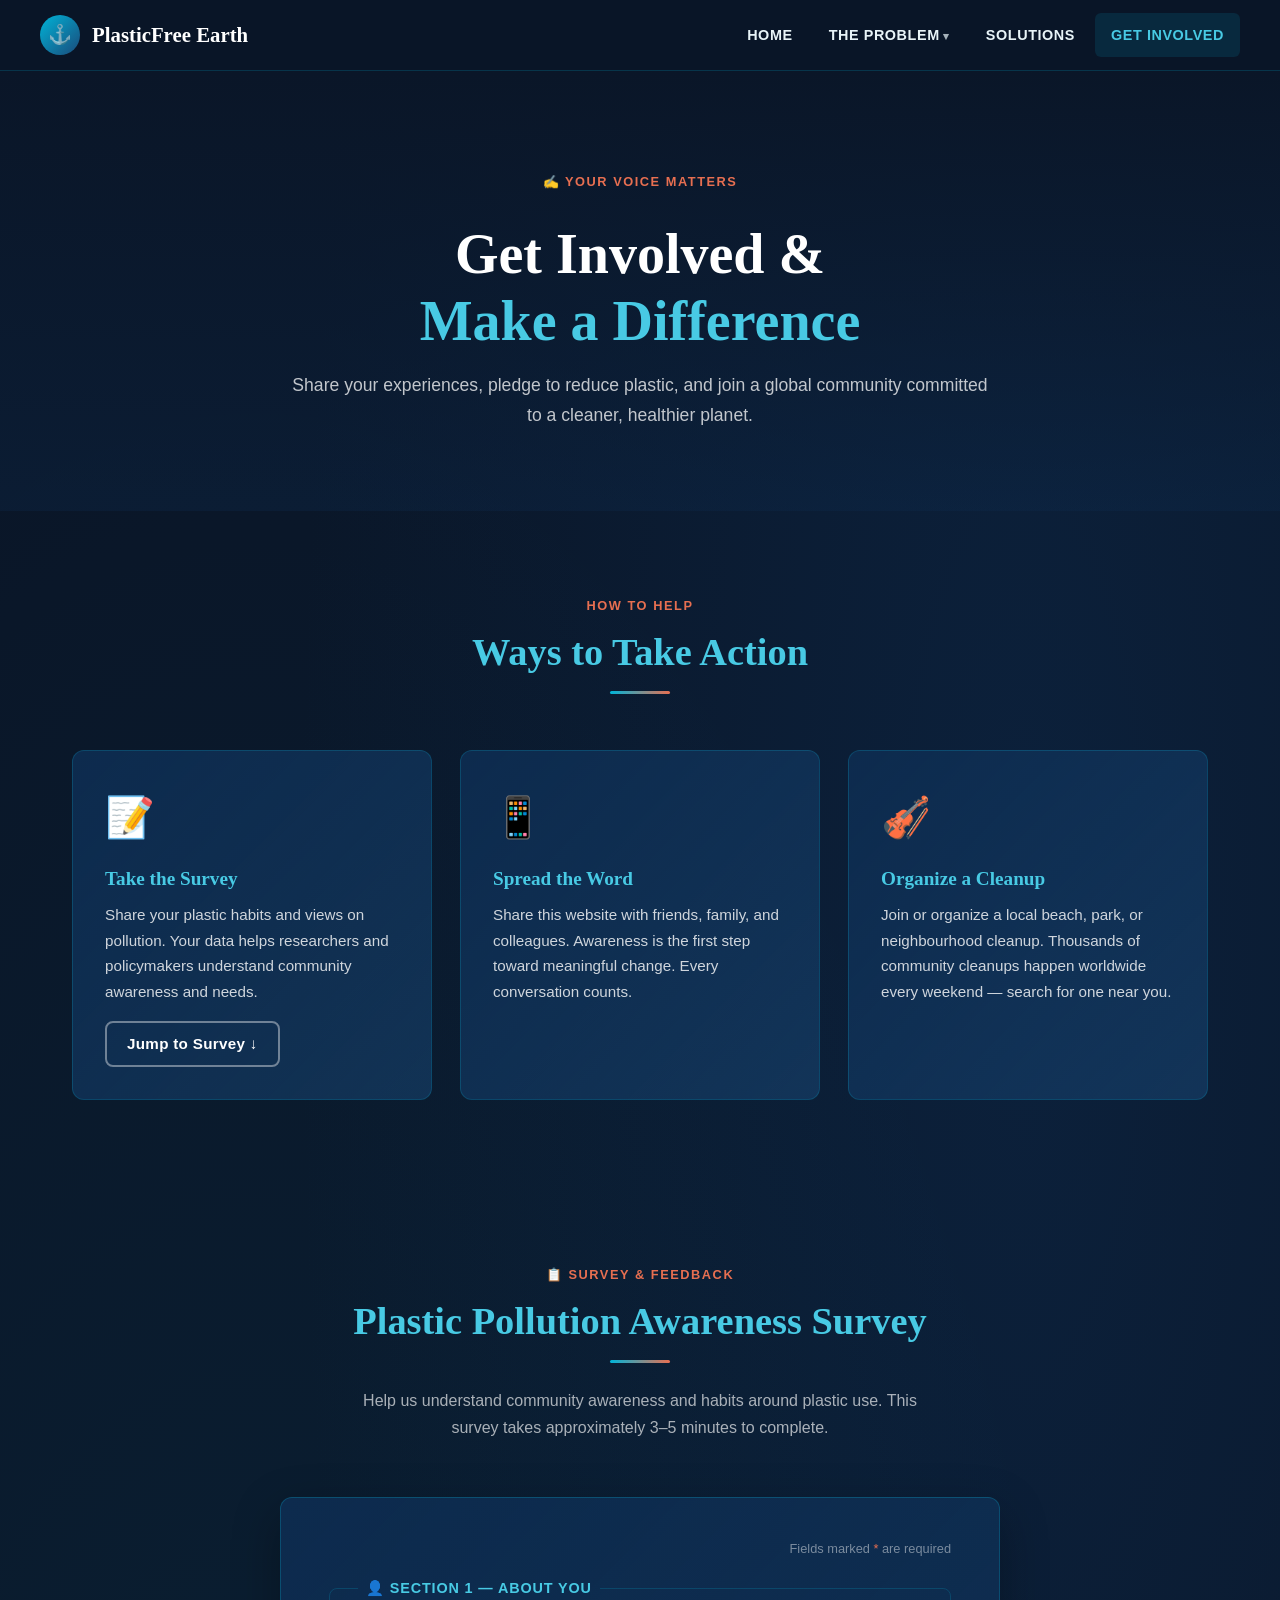
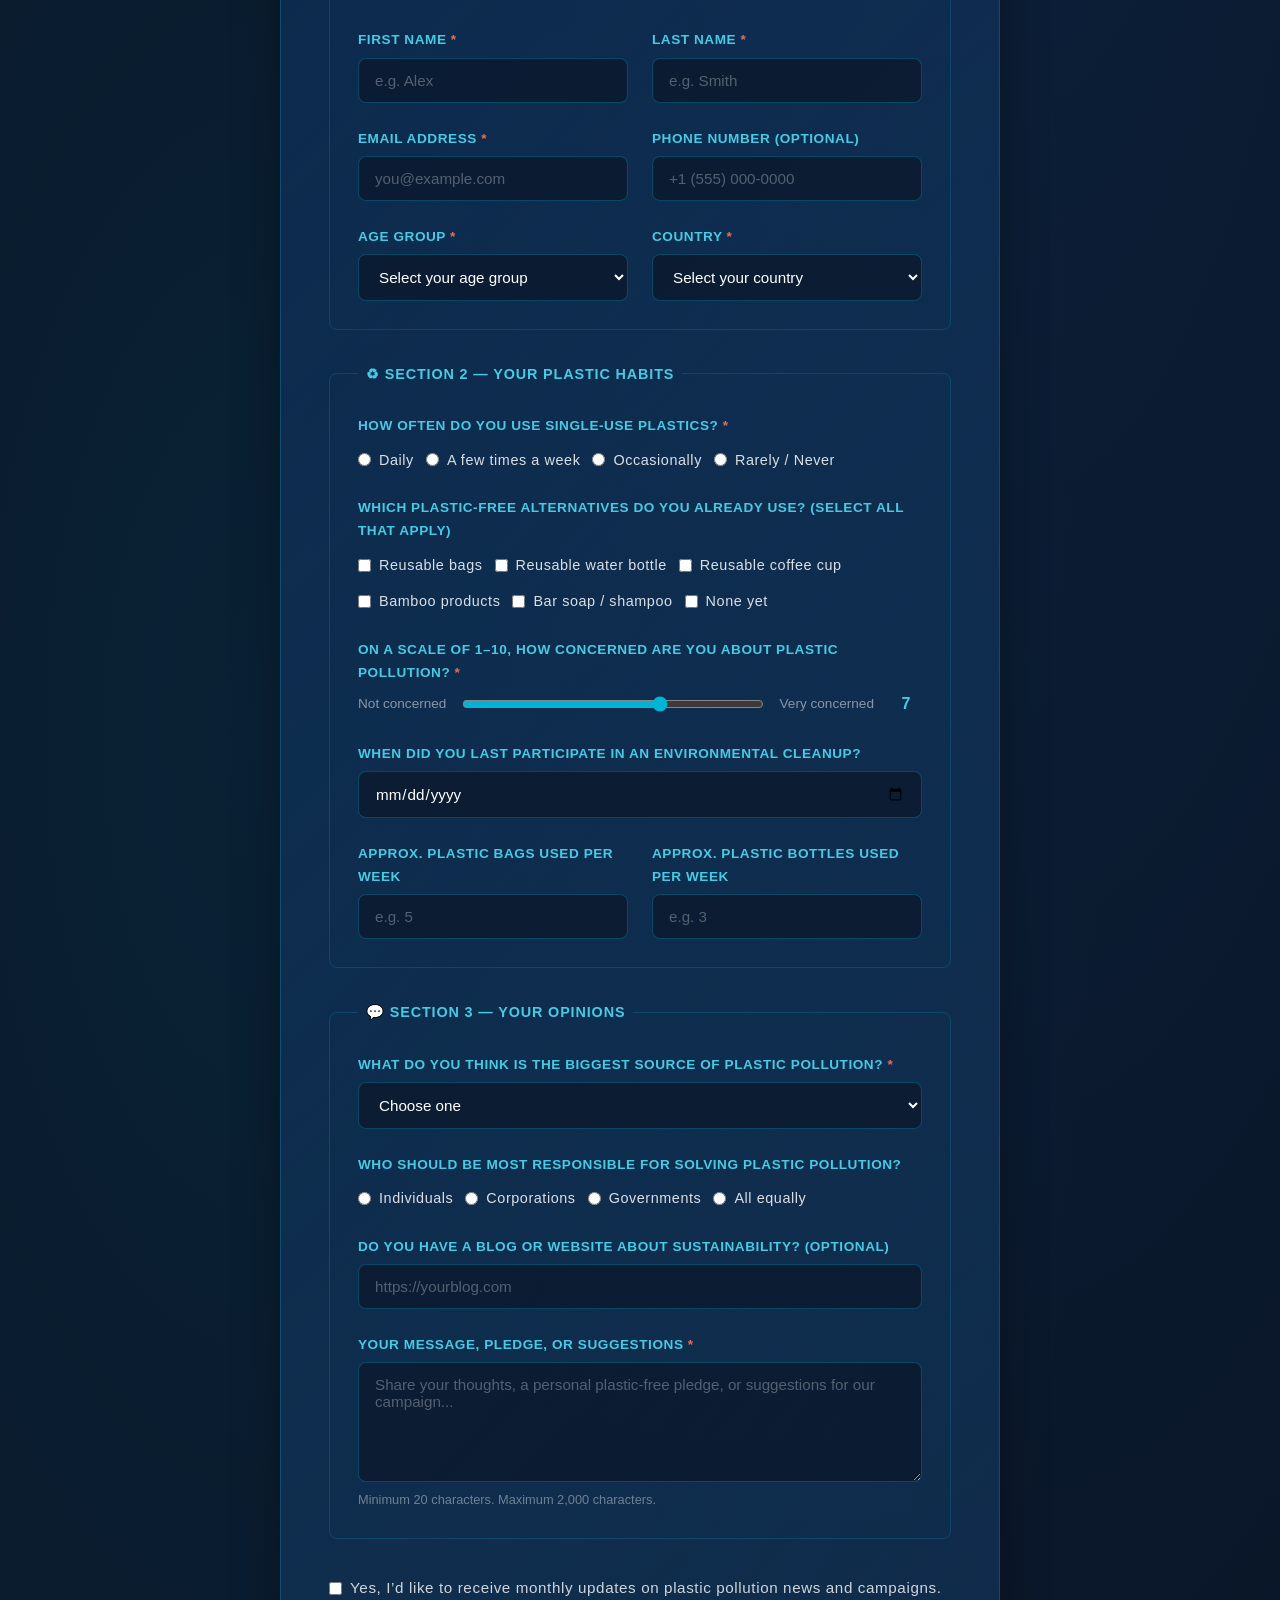
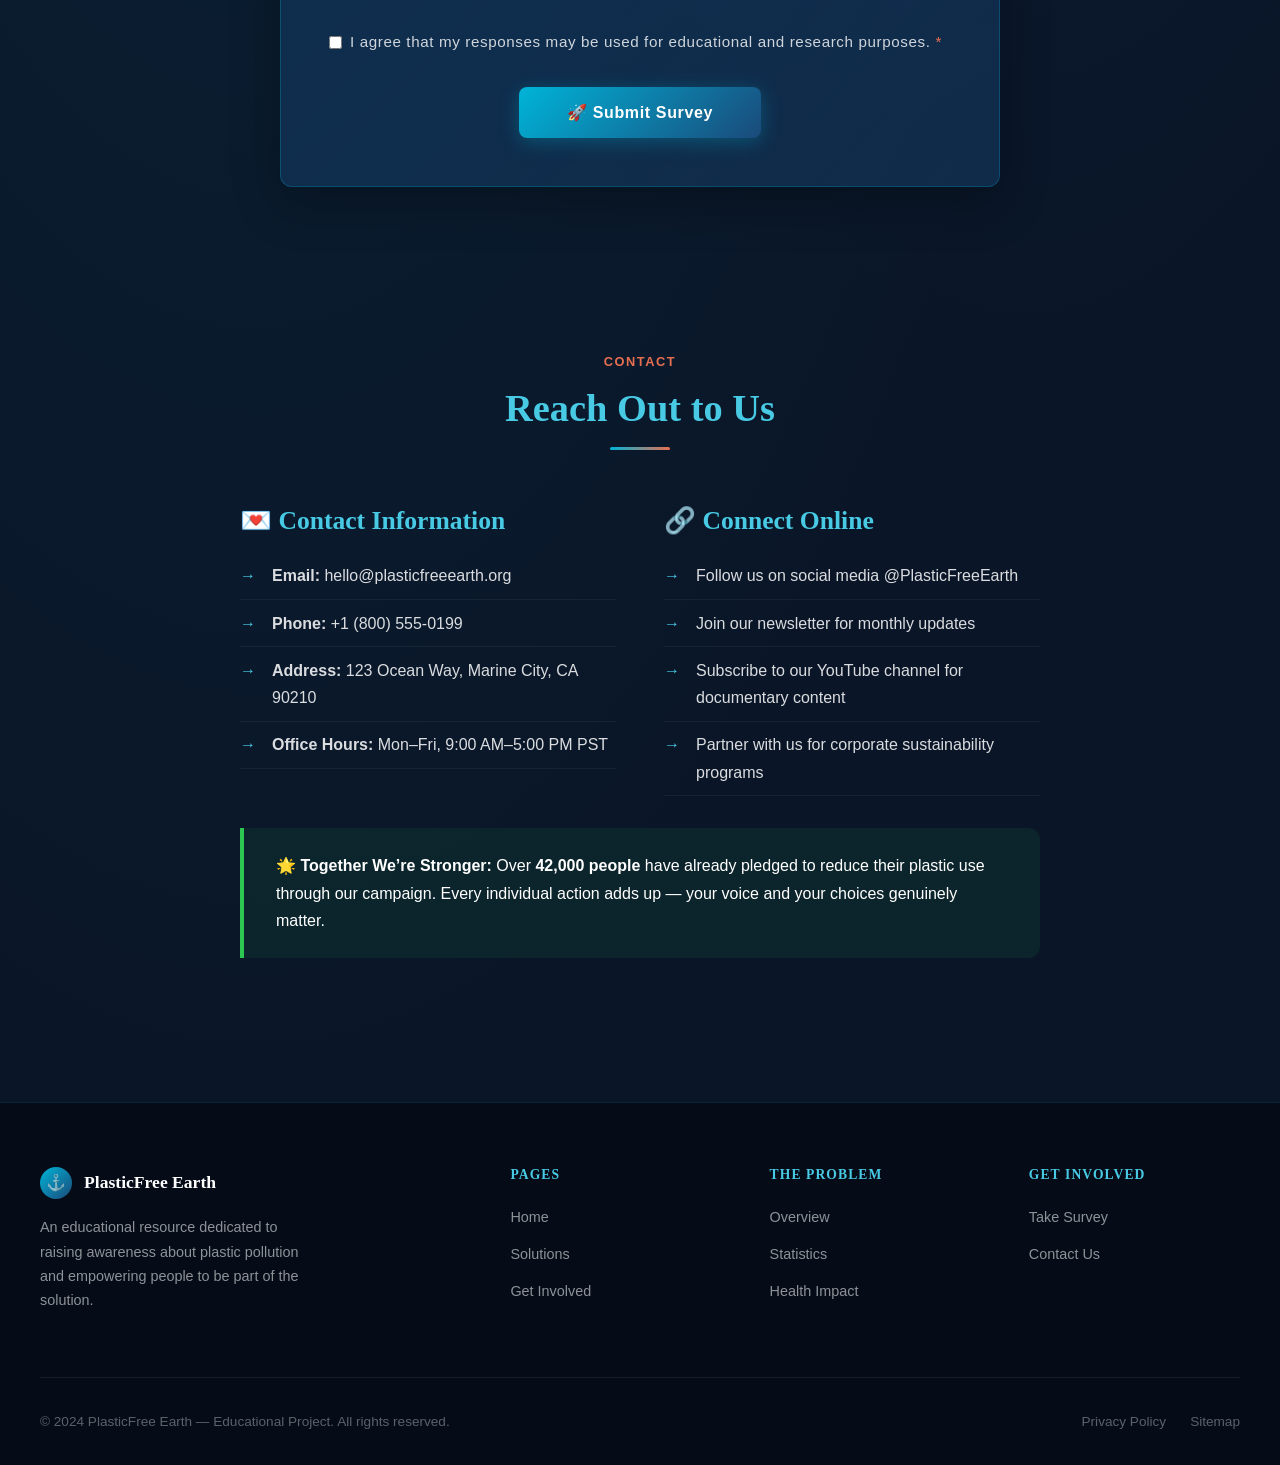
==== commit 9d8a0bea: "Remove Newsletter link from contact.html" ====
--- a/contact.html
+++ b/contact.html
@@ -419,7 +419,7 @@
           <ul>
             <li><a href="#survey">Take Survey</a></li>
             <li><a href="#contact">Contact Us</a></li>
-            <li><a href="#newsletter">Newsletter</a></li>
+            
           </ul>
         </div>
       </div>
